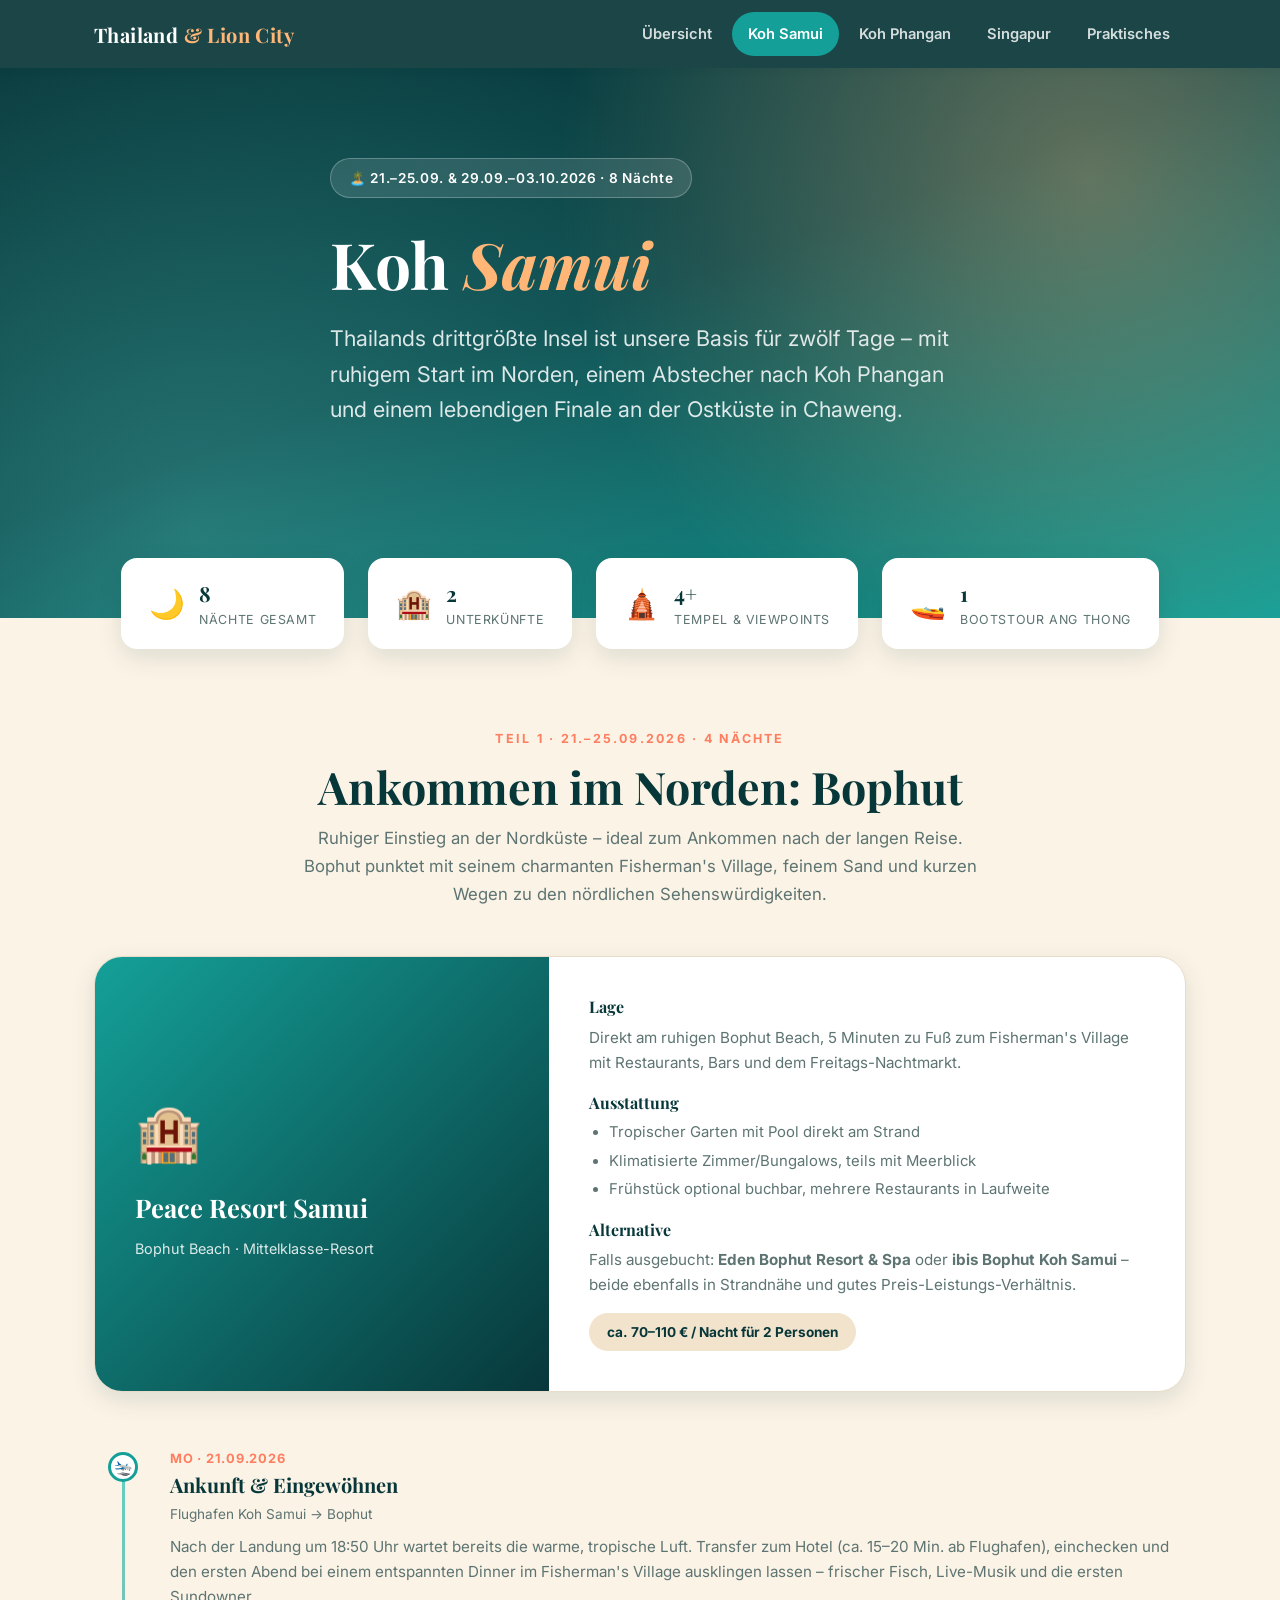
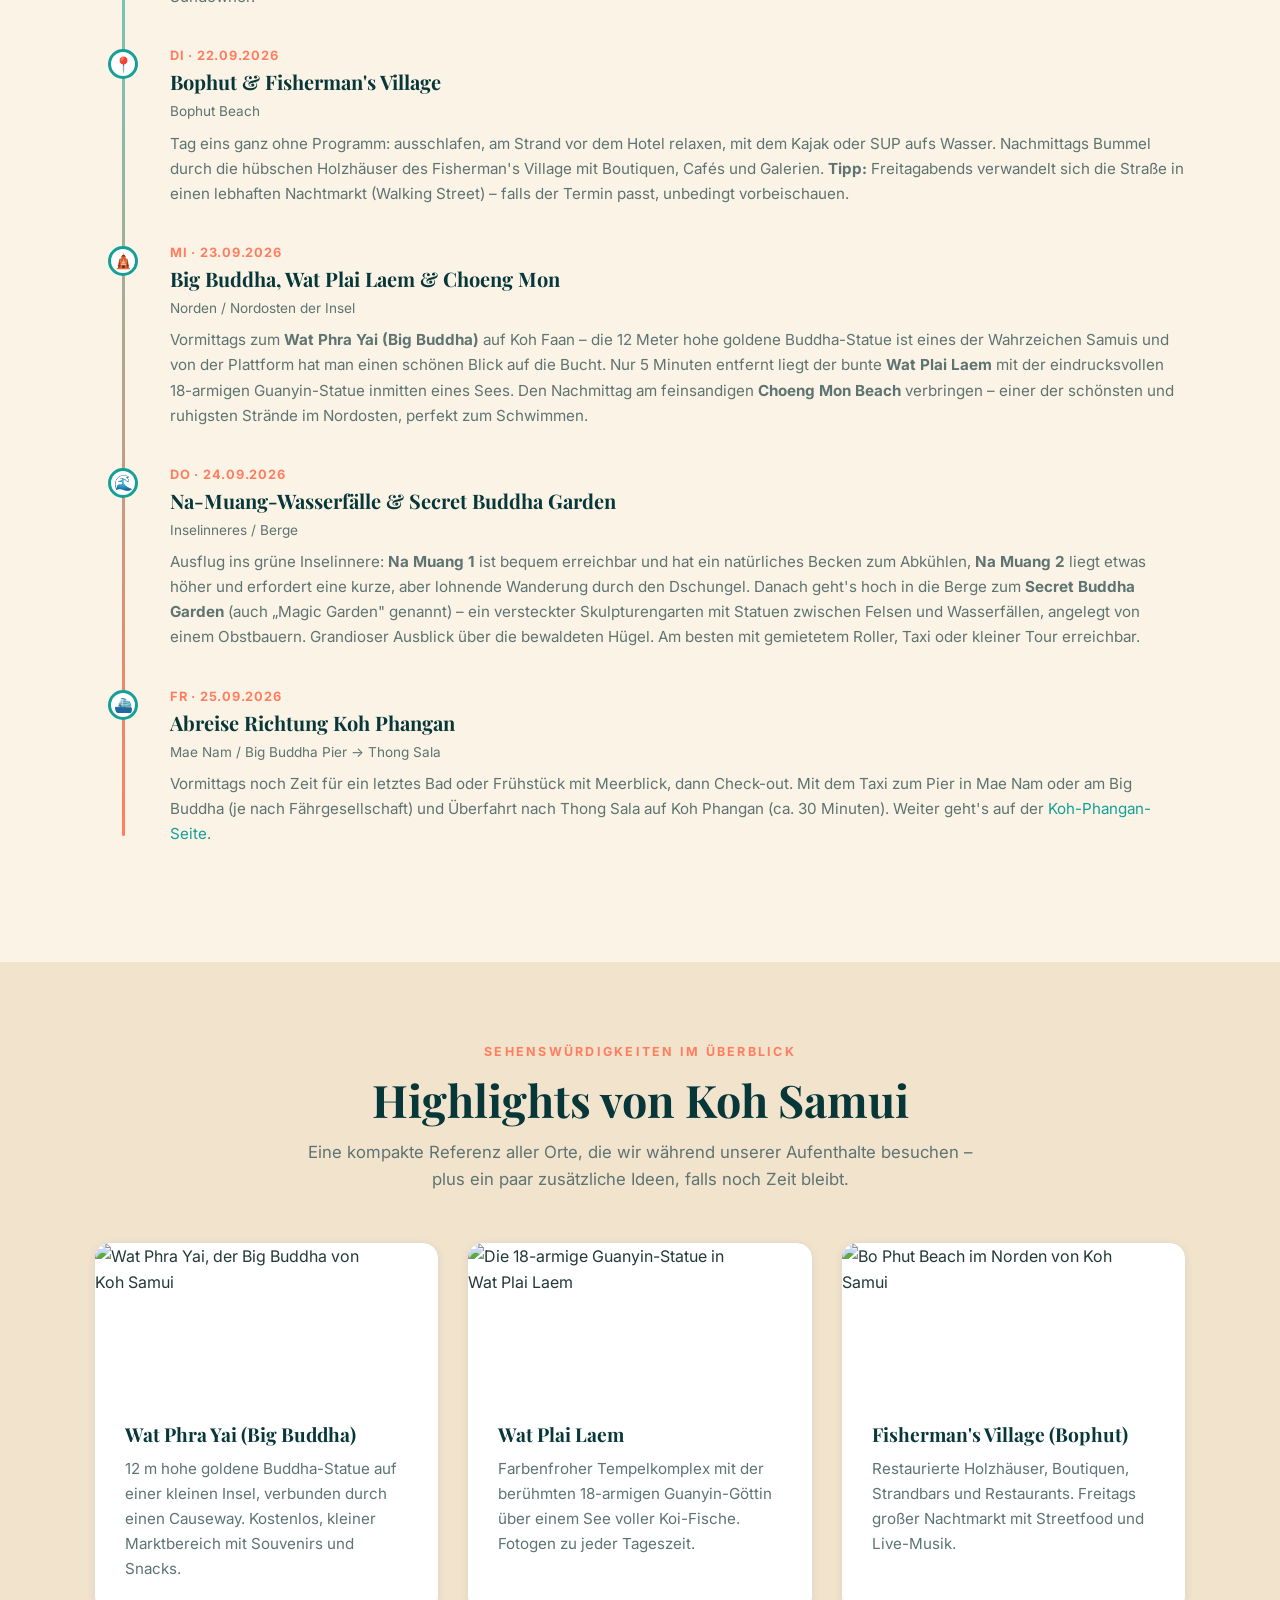
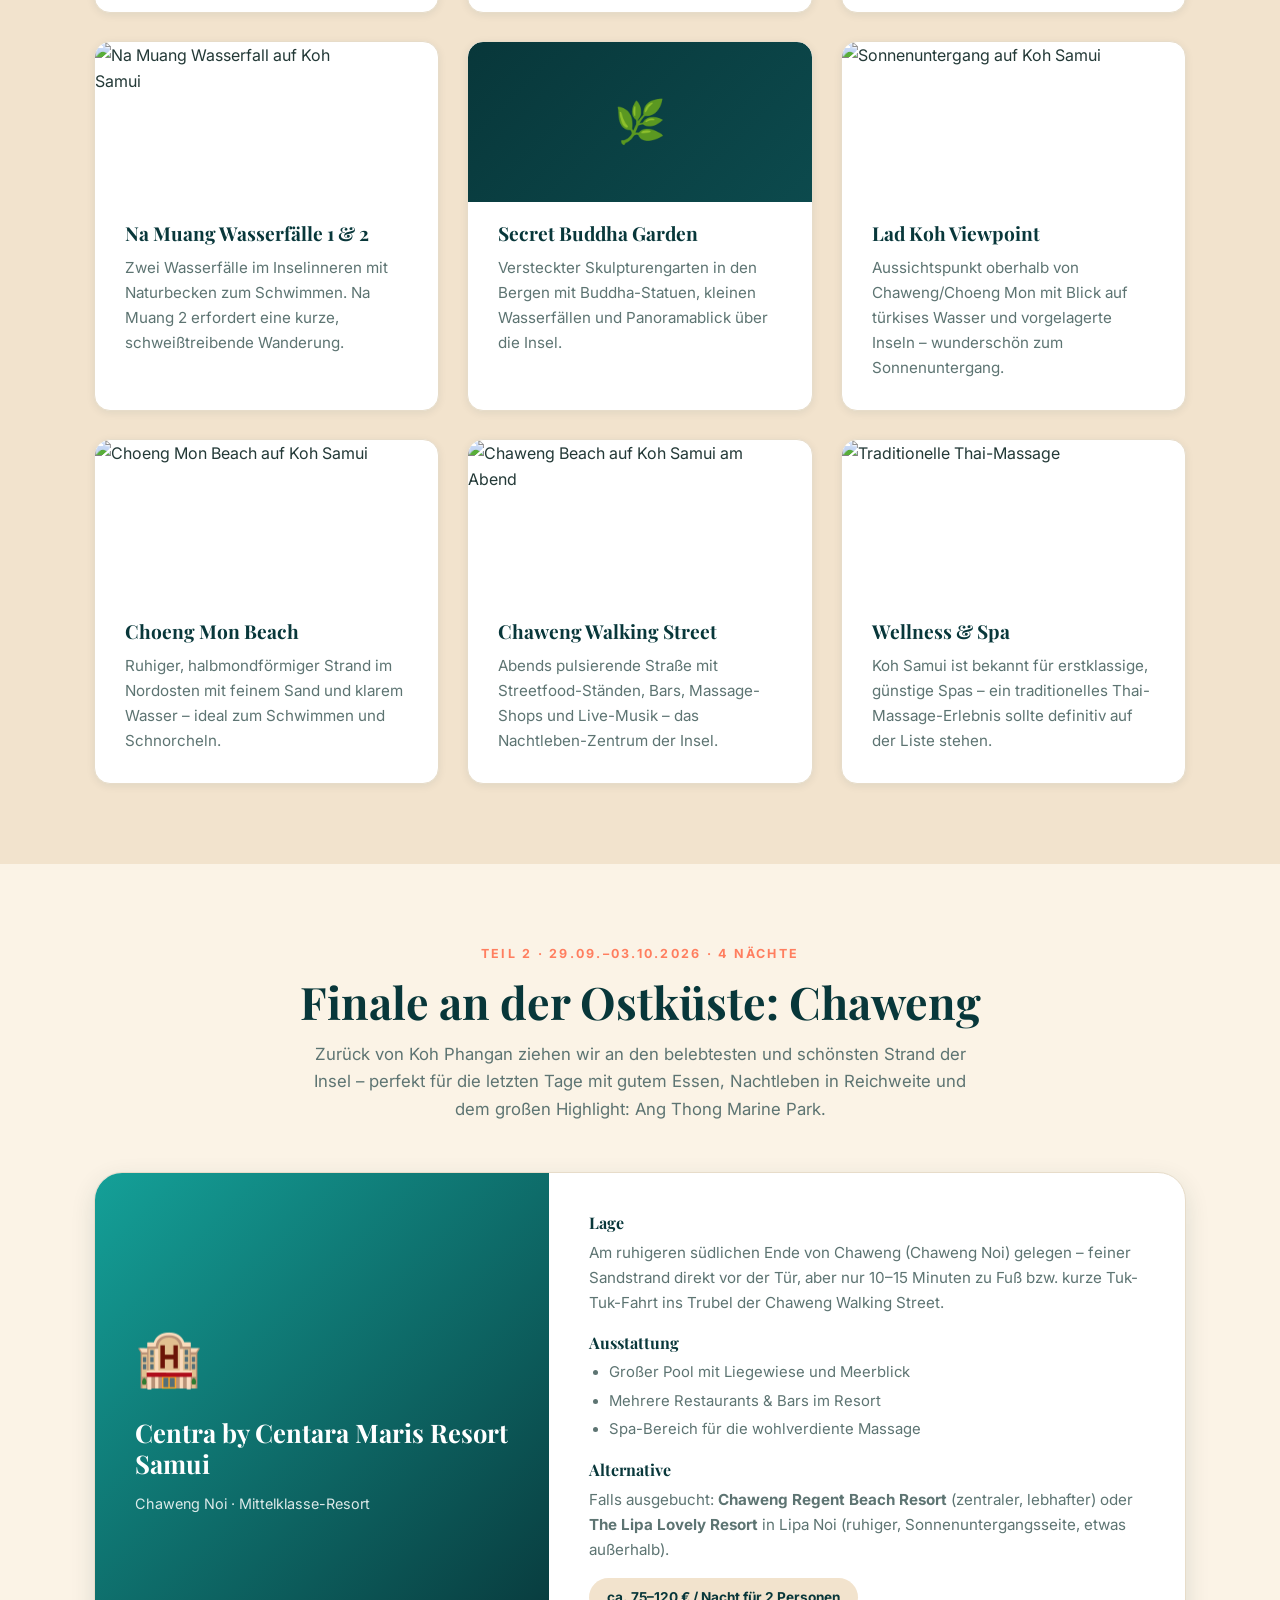
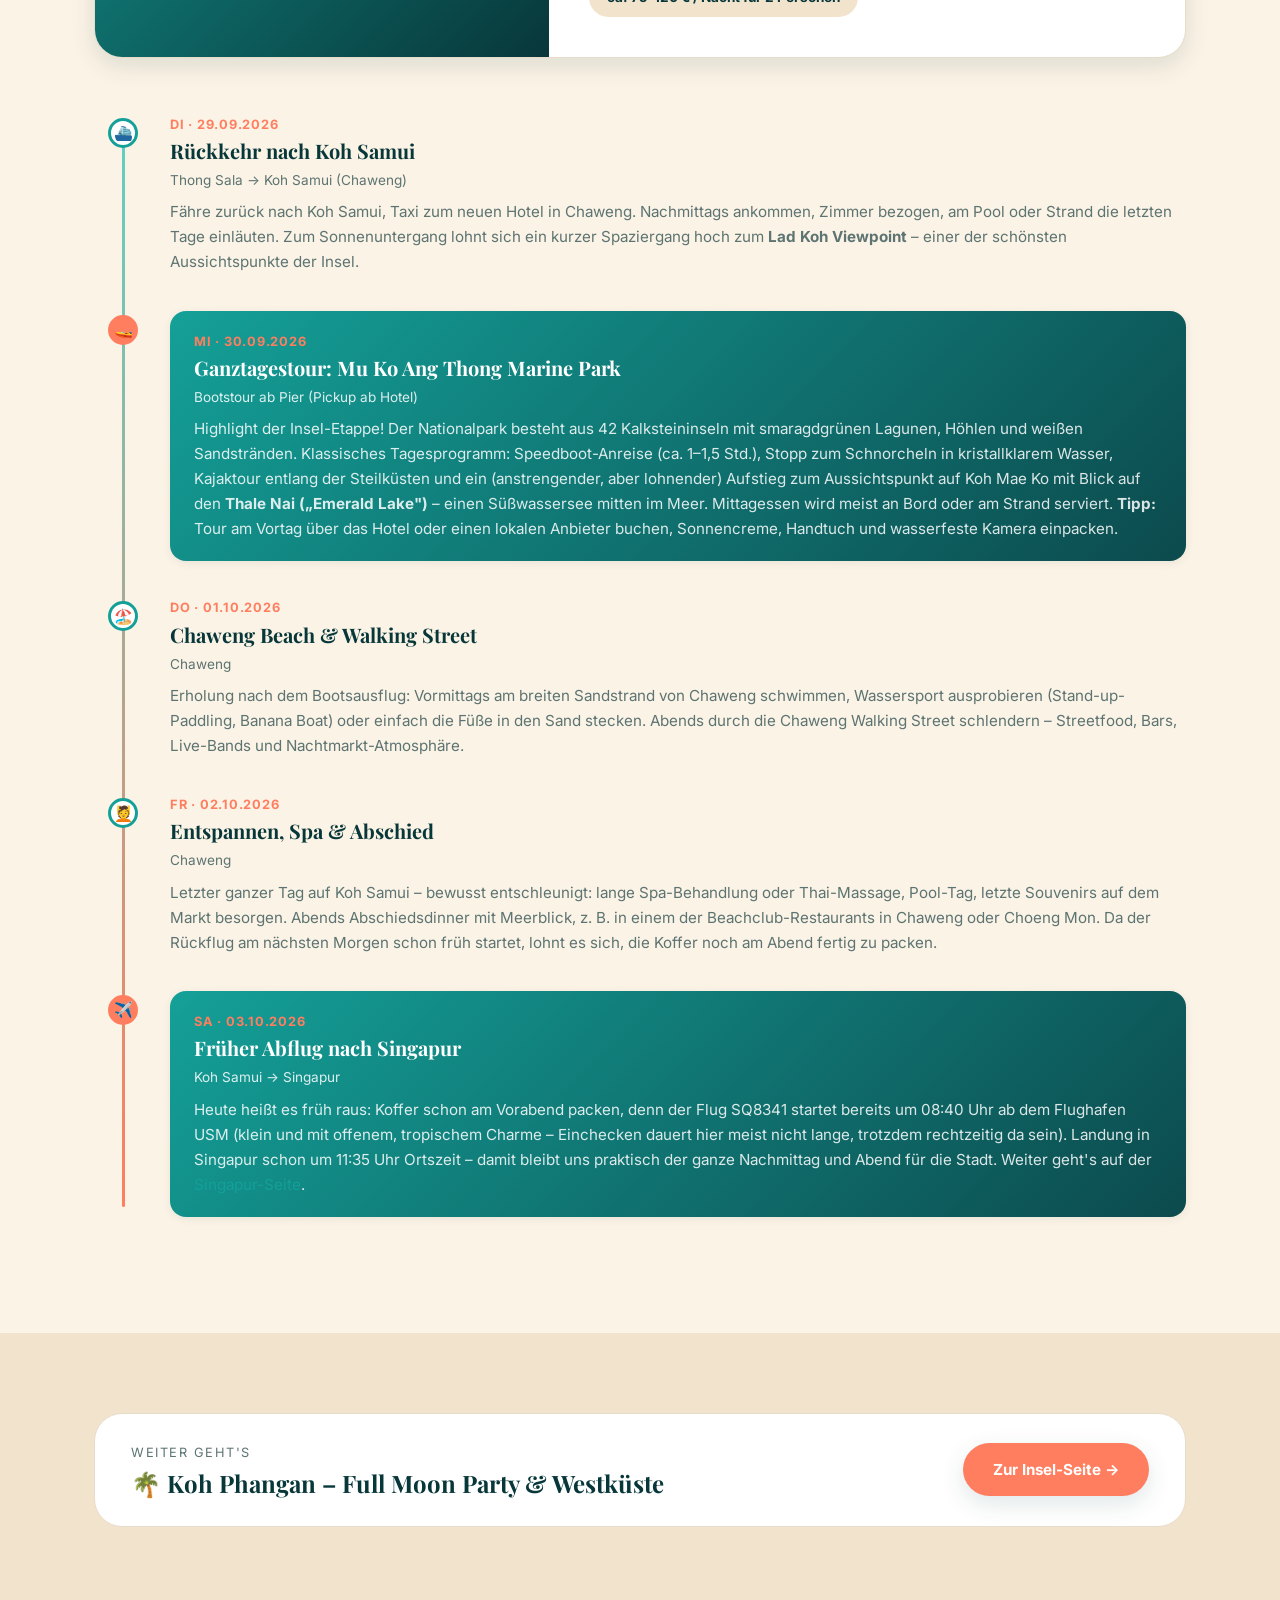
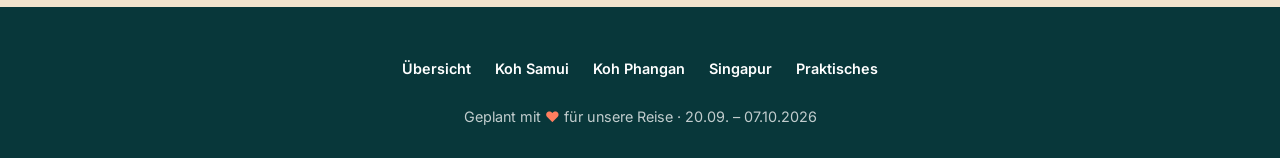
==== samui.html @ 1b163e41 "Initial commit: Thailand & Singapur Reiseplanung 2026 Multi-page travel itinerary site with flight d" ====
<!DOCTYPE html>
<html lang="de">
<head>
<meta charset="UTF-8">
<meta name="viewport" content="width=device-width, initial-scale=1.0">
<title>Koh Samui – Thailand &amp; Singapur 2026</title>
<link rel="preconnect" href="https://fonts.googleapis.com">
<link href="https://fonts.googleapis.com/css2?family=Playfair+Display:wght@700;800&family=Inter:wght@400;500;600;700;800&display=swap" rel="stylesheet">
<link rel="stylesheet" href="css/style.css">
</head>
<body>

<nav class="navbar">
  <div class="container">
    <div class="nav-logo">Thailand <span>&amp; Lion City</span></div>
    <button class="nav-toggle" aria-label="Menü öffnen">
      <span></span><span></span><span></span>
    </button>
    <div class="nav-links">
      <a href="index.html">Übersicht</a>
      <a href="samui.html" class="active">Koh Samui</a>
      <a href="phangan.html">Koh Phangan</a>
      <a href="singapore.html">Singapur</a>
      <a href="info.html">Praktisches</a>
    </div>
  </div>
</nav>

<header class="hero page-hero">
  <div class="container">
    <div class="hero-badge">🏝️ 21.–25.09. &amp; 29.09.–03.10.2026 · 8 Nächte</div>
    <h1>Koh <em>Samui</em></h1>
    <p class="lead">Thailands drittgrößte Insel ist unsere Basis für zwölf Tage – mit ruhigem Start im Norden, einem Abstecher nach Koh Phangan und einem lebendigen Finale an der Ostküste in Chaweng.</p>
  </div>
</header>

<div class="container">
  <div class="facts-bar reveal">
    <div class="fact-pill"><div class="emoji">🌙</div><div><div class="num">8</div><div class="label">Nächte gesamt</div></div></div>
    <div class="fact-pill"><div class="emoji">🏨</div><div><div class="num">2</div><div class="label">Unterkünfte</div></div></div>
    <div class="fact-pill"><div class="emoji">🛕</div><div><div class="num">4+</div><div class="label">Tempel &amp; Viewpoints</div></div></div>
    <div class="fact-pill"><div class="emoji">🚤</div><div><div class="num">1</div><div class="label">Bootstour Ang Thong</div></div></div>
  </div>
</div>

<!-- TEIL 1: BOPHUT -->
<section>
  <div class="container">
    <span class="eyebrow" style="display:block;text-align:center;">Teil 1 · 21.–25.09.2026 · 4 Nächte</span>
    <h2 class="section-title">Ankommen im Norden: Bophut</h2>
    <p class="section-sub">Ruhiger Einstieg an der Nordküste – ideal zum Ankommen nach der langen Reise. Bophut punktet mit seinem charmanten Fisherman's Village, feinem Sand und kurzen Wegen zu den nördlichen Sehenswürdigkeiten.</p>

    <div class="stay-box reveal">
      <div class="stay-visual">
        <div class="big-icon">🏨</div>
        <h3>Peace Resort Samui</h3>
        <div class="sub">Bophut Beach · Mittelklasse-Resort</div>
      </div>
      <div class="stay-content">
        <h4>Lage</h4>
        <p>Direkt am ruhigen Bophut Beach, 5 Minuten zu Fuß zum Fisherman's Village mit Restaurants, Bars und dem Freitags-Nachtmarkt.</p>
        <h4>Ausstattung</h4>
        <ul>
          <li>Tropischer Garten mit Pool direkt am Strand</li>
          <li>Klimatisierte Zimmer/Bungalows, teils mit Meerblick</li>
          <li>Frühstück optional buchbar, mehrere Restaurants in Laufweite</li>
        </ul>
        <h4>Alternative</h4>
        <p>Falls ausgebucht: <strong>Eden Bophut Resort &amp; Spa</strong> oder <strong>ibis Bophut Koh Samui</strong> – beide ebenfalls in Strandnähe und gutes Preis-Leistungs-Verhältnis.</p>
        <span class="price-pill">ca. 70–110 € / Nacht für 2 Personen</span>
      </div>
    </div>

    <div class="timeline" style="margin-top:56px;">

      <div class="timeline-item reveal">
        <div class="dot">🛬</div>
        <div class="when">Mo · 21.09.2026</div>
        <h3>Ankunft &amp; Eingewöhnen</h3>
        <div class="place">Flughafen Koh Samui → Bophut</div>
        <p>Nach der Landung um 18:50 Uhr wartet bereits die warme, tropische Luft. Transfer zum Hotel (ca. 15–20 Min. ab Flughafen), einchecken und den ersten Abend bei einem entspannten Dinner im Fisherman's Village ausklingen lassen – frischer Fisch, Live-Musik und die ersten Sundowner.</p>
      </div>

      <div class="timeline-item reveal">
        <div class="dot">📍</div>
        <div class="when">Di · 22.09.2026</div>
        <h3>Bophut &amp; Fisherman's Village</h3>
        <div class="place">Bophut Beach</div>
        <p>Tag eins ganz ohne Programm: ausschlafen, am Strand vor dem Hotel relaxen, mit dem Kajak oder SUP aufs Wasser. Nachmittags Bummel durch die hübschen Holzhäuser des Fisherman's Village mit Boutiquen, Cafés und Galerien. <strong>Tipp:</strong> Freitagabends verwandelt sich die Straße in einen lebhaften Nachtmarkt (Walking Street) – falls der Termin passt, unbedingt vorbeischauen.</p>
      </div>

      <div class="timeline-item reveal">
        <div class="dot">🛕</div>
        <div class="when">Mi · 23.09.2026</div>
        <h3>Big Buddha, Wat Plai Laem &amp; Choeng Mon</h3>
        <div class="place">Norden / Nordosten der Insel</div>
        <p>Vormittags zum <strong>Wat Phra Yai (Big Buddha)</strong> auf Koh Faan – die 12 Meter hohe goldene Buddha-Statue ist eines der Wahrzeichen Samuis und von der Plattform hat man einen schönen Blick auf die Bucht. Nur 5 Minuten entfernt liegt der bunte <strong>Wat Plai Laem</strong> mit der eindrucksvollen 18-armigen Guanyin-Statue inmitten eines Sees. Den Nachmittag am feinsandigen <strong>Choeng Mon Beach</strong> verbringen – einer der schönsten und ruhigsten Strände im Nordosten, perfekt zum Schwimmen.</p>
      </div>

      <div class="timeline-item reveal">
        <div class="dot">🌊</div>
        <div class="when">Do · 24.09.2026</div>
        <h3>Na-Muang-Wasserfälle &amp; Secret Buddha Garden</h3>
        <div class="place">Inselinneres / Berge</div>
        <p>Ausflug ins grüne Inselinnere: <strong>Na Muang 1</strong> ist bequem erreichbar und hat ein natürliches Becken zum Abkühlen, <strong>Na Muang 2</strong> liegt etwas höher und erfordert eine kurze, aber lohnende Wanderung durch den Dschungel. Danach geht's hoch in die Berge zum <strong>Secret Buddha Garden</strong> (auch „Magic Garden" genannt) – ein versteckter Skulpturengarten mit Statuen zwischen Felsen und Wasserfällen, angelegt von einem Obstbauern. Grandioser Ausblick über die bewaldeten Hügel. Am besten mit gemietetem Roller, Taxi oder kleiner Tour erreichbar.</p>
      </div>

      <div class="timeline-item reveal">
        <div class="dot">⛴️</div>
        <div class="when">Fr · 25.09.2026</div>
        <h3>Abreise Richtung Koh Phangan</h3>
        <div class="place">Mae Nam / Big Buddha Pier → Thong Sala</div>
        <p>Vormittags noch Zeit für ein letztes Bad oder Frühstück mit Meerblick, dann Check-out. Mit dem Taxi zum Pier in Mae Nam oder am Big Buddha (je nach Fährgesellschaft) und Überfahrt nach Thong Sala auf Koh Phangan (ca. 30 Minuten). Weiter geht's auf der <a href="phangan.html">Koh-Phangan-Seite</a>.</p>
      </div>

    </div>
  </div>
</section>

<!-- ATTRACTIONS GRID -->
<section class="section-alt">
  <div class="container">
    <span class="eyebrow" style="display:block;text-align:center;">Sehenswürdigkeiten im Überblick</span>
    <h2 class="section-title">Highlights von Koh Samui</h2>
    <p class="section-sub">Eine kompakte Referenz aller Orte, die wir während unserer Aufenthalte besuchen – plus ein paar zusätzliche Ideen, falls noch Zeit bleibt.</p>

    <div class="grid grid-3">
      <div class="card reveal">
        <img class="card-image-photo" src="https://upload.wikimedia.org/wikipedia/commons/thumb/a/a7/Budda_kuju.jpg/500px-Budda_kuju.jpg" alt="Wat Phra Yai, der Big Buddha von Koh Samui" loading="lazy">
        <h3>Wat Phra Yai (Big Buddha)</h3>
        <p>12 m hohe goldene Buddha-Statue auf einer kleinen Insel, verbunden durch einen Causeway. Kostenlos, kleiner Marktbereich mit Souvenirs und Snacks.</p>
      </div>
      <div class="card reveal">
        <img class="card-image-photo" src="https://upload.wikimedia.org/wikipedia/commons/thumb/9/97/12_Armige_Statue.JPG/500px-12_Armige_Statue.JPG" alt="Die 18-armige Guanyin-Statue in Wat Plai Laem" loading="lazy">
        <h3>Wat Plai Laem</h3>
        <p>Farbenfroher Tempelkomplex mit der berühmten 18-armigen Guanyin-Göttin über einem See voller Koi-Fische. Fotogen zu jeder Tageszeit.</p>
      </div>
      <div class="card reveal">
        <img class="card-image-photo" src="https://commons.wikimedia.org/wiki/Special:FilePath/Bo%20Phut%20Beach%20on%20the%20north%20end%20of%20Koh%20Samui.jpg?width=480" alt="Bo Phut Beach im Norden von Koh Samui" loading="lazy">
        <h3>Fisherman's Village (Bophut)</h3>
        <p>Restaurierte Holzhäuser, Boutiquen, Strandbars und Restaurants. Freitags großer Nachtmarkt mit Streetfood und Live-Musik.</p>
      </div>
      <div class="card reveal">
        <img class="card-image-photo" src="https://commons.wikimedia.org/wiki/Special:FilePath/Namuang%20waterfall%202.jpg?width=480" alt="Na Muang Wasserfall auf Koh Samui" loading="lazy">
        <h3>Na Muang Wasserfälle 1 &amp; 2</h3>
        <p>Zwei Wasserfälle im Inselinneren mit Naturbecken zum Schwimmen. Na Muang 2 erfordert eine kurze, schweißtreibende Wanderung.</p>
      </div>
      <div class="card reveal">
        <div class="card-image img-deep">🌿</div>
        <h3>Secret Buddha Garden</h3>
        <p>Versteckter Skulpturengarten in den Bergen mit Buddha-Statuen, kleinen Wasserfällen und Panoramablick über die Insel.</p>
      </div>
      <div class="card reveal">
        <img class="card-image-photo" src="https://commons.wikimedia.org/wiki/Special:FilePath/Koh%20Samui%20Sunset%20(2158547784).jpg?width=480" alt="Sonnenuntergang auf Koh Samui" loading="lazy">
        <h3>Lad Koh Viewpoint</h3>
        <p>Aussichtspunkt oberhalb von Chaweng/Choeng Mon mit Blick auf türkises Wasser und vorgelagerte Inseln – wunderschön zum Sonnenuntergang.</p>
      </div>
      <div class="card reveal">
        <img class="card-image-photo" src="https://commons.wikimedia.org/wiki/Special:FilePath/Choeng%20Mon%20Beach%2C%20Koh%20Samui%20(28034183446).jpg?width=480" alt="Choeng Mon Beach auf Koh Samui" loading="lazy">
        <h3>Choeng Mon Beach</h3>
        <p>Ruhiger, halbmondförmiger Strand im Nordosten mit feinem Sand und klarem Wasser – ideal zum Schwimmen und Schnorcheln.</p>
      </div>
      <div class="card reveal">
        <img class="card-image-photo" src="https://commons.wikimedia.org/wiki/Special:FilePath/Chaweng%20Beach%2C%20Koh%20Samui%20(27953535942).jpg?width=480" alt="Chaweng Beach auf Koh Samui am Abend" loading="lazy">
        <h3>Chaweng Walking Street</h3>
        <p>Abends pulsierende Straße mit Streetfood-Ständen, Bars, Massage-Shops und Live-Musik – das Nachtleben-Zentrum der Insel.</p>
      </div>
      <div class="card reveal">
        <img class="card-image-photo" src="https://upload.wikimedia.org/wikipedia/commons/thumb/0/0c/Thaimassage.jpg/500px-Thaimassage.jpg" alt="Traditionelle Thai-Massage" loading="lazy">
        <h3>Wellness &amp; Spa</h3>
        <p>Koh Samui ist bekannt für erstklassige, günstige Spas – ein traditionelles Thai-Massage-Erlebnis sollte definitiv auf der Liste stehen.</p>
      </div>
    </div>
  </div>
</section>

<!-- TEIL 2: CHAWENG -->
<section>
  <div class="container">
    <span class="eyebrow" style="display:block;text-align:center;">Teil 2 · 29.09.–03.10.2026 · 4 Nächte</span>
    <h2 class="section-title">Finale an der Ostküste: Chaweng</h2>
    <p class="section-sub">Zurück von Koh Phangan ziehen wir an den belebtesten und schönsten Strand der Insel – perfekt für die letzten Tage mit gutem Essen, Nachtleben in Reichweite und dem großen Highlight: Ang Thong Marine Park.</p>

    <div class="stay-box reveal">
      <div class="stay-visual">
        <div class="big-icon">🏨</div>
        <h3>Centra by Centara Maris Resort Samui</h3>
        <div class="sub">Chaweng Noi · Mittelklasse-Resort</div>
      </div>
      <div class="stay-content">
        <h4>Lage</h4>
        <p>Am ruhigeren südlichen Ende von Chaweng (Chaweng Noi) gelegen – feiner Sandstrand direkt vor der Tür, aber nur 10–15 Minuten zu Fuß bzw. kurze Tuk-Tuk-Fahrt ins Trubel der Chaweng Walking Street.</p>
        <h4>Ausstattung</h4>
        <ul>
          <li>Großer Pool mit Liegewiese und Meerblick</li>
          <li>Mehrere Restaurants &amp; Bars im Resort</li>
          <li>Spa-Bereich für die wohlverdiente Massage</li>
        </ul>
        <h4>Alternative</h4>
        <p>Falls ausgebucht: <strong>Chaweng Regent Beach Resort</strong> (zentraler, lebhafter) oder <strong>The Lipa Lovely Resort</strong> in Lipa Noi (ruhiger, Sonnenuntergangsseite, etwas außerhalb).</p>
        <span class="price-pill">ca. 75–120 € / Nacht für 2 Personen</span>
      </div>
    </div>

    <div class="timeline" style="margin-top:56px;">

      <div class="timeline-item reveal">
        <div class="dot">⛴️</div>
        <div class="when">Di · 29.09.2026</div>
        <h3>Rückkehr nach Koh Samui</h3>
        <div class="place">Thong Sala → Koh Samui (Chaweng)</div>
        <p>Fähre zurück nach Koh Samui, Taxi zum neuen Hotel in Chaweng. Nachmittags ankommen, Zimmer bezogen, am Pool oder Strand die letzten Tage einläuten. Zum Sonnenuntergang lohnt sich ein kurzer Spaziergang hoch zum <strong>Lad Koh Viewpoint</strong> – einer der schönsten Aussichtspunkte der Insel.</p>
      </div>

      <div class="timeline-item day-header reveal">
        <div class="dot">🚤</div>
        <div class="body">
          <div class="when">Mi · 30.09.2026</div>
          <h3>Ganztagestour: Mu Ko Ang Thong Marine Park</h3>
          <div class="place">Bootstour ab Pier (Pickup ab Hotel)</div>
          <p>Highlight der Insel-Etappe! Der Nationalpark besteht aus 42 Kalksteininseln mit smaragdgrünen Lagunen, Höhlen und weißen Sandstränden. Klassisches Tagesprogramm: Speedboot-Anreise (ca. 1–1,5 Std.), Stopp zum Schnorcheln in kristallklarem Wasser, Kajaktour entlang der Steilküsten und ein (anstrengender, aber lohnender) Aufstieg zum Aussichtspunkt auf Koh Mae Ko mit Blick auf den <strong>Thale Nai („Emerald Lake")</strong> – einen Süßwassersee mitten im Meer. Mittagessen wird meist an Bord oder am Strand serviert. <strong>Tipp:</strong> Tour am Vortag über das Hotel oder einen lokalen Anbieter buchen, Sonnencreme, Handtuch und wasserfeste Kamera einpacken.</p>
        </div>
      </div>

      <div class="timeline-item reveal">
        <div class="dot">🏖️</div>
        <div class="when">Do · 01.10.2026</div>
        <h3>Chaweng Beach &amp; Walking Street</h3>
        <div class="place">Chaweng</div>
        <p>Erholung nach dem Bootsausflug: Vormittags am breiten Sandstrand von Chaweng schwimmen, Wassersport ausprobieren (Stand-up-Paddling, Banana Boat) oder einfach die Füße in den Sand stecken. Abends durch die Chaweng Walking Street schlendern – Streetfood, Bars, Live-Bands und Nachtmarkt-Atmosphäre.</p>
      </div>

      <div class="timeline-item reveal">
        <div class="dot">💆</div>
        <div class="when">Fr · 02.10.2026</div>
        <h3>Entspannen, Spa &amp; Abschied</h3>
        <div class="place">Chaweng</div>
        <p>Letzter ganzer Tag auf Koh Samui – bewusst entschleunigt: lange Spa-Behandlung oder Thai-Massage, Pool-Tag, letzte Souvenirs auf dem Markt besorgen. Abends Abschiedsdinner mit Meerblick, z. B. in einem der Beachclub-Restaurants in Chaweng oder Choeng Mon. Da der Rückflug am nächsten Morgen schon früh startet, lohnt es sich, die Koffer noch am Abend fertig zu packen.</p>
      </div>

      <div class="timeline-item day-header reveal">
        <div class="dot">✈️</div>
        <div class="body">
          <div class="when">Sa · 03.10.2026</div>
          <h3>Früher Abflug nach Singapur</h3>
          <div class="place">Koh Samui → Singapur</div>
          <p>Heute heißt es früh raus: Koffer schon am Vorabend packen, denn der Flug SQ8341 startet bereits um 08:40 Uhr ab dem Flughafen USM (klein und mit offenem, tropischem Charme – Einchecken dauert hier meist nicht lange, trotzdem rechtzeitig da sein). Landung in Singapur schon um 11:35 Uhr Ortszeit – damit bleibt uns praktisch der ganze Nachmittag und Abend für die Stadt. Weiter geht's auf der <a href="singapore.html">Singapur-Seite</a>.</p>
        </div>
      </div>

    </div>
  </div>
</section>

<!-- NEXT UP -->
<section class="section-alt">
  <div class="container">
    <div class="next-up reveal">
      <div>
        <div class="label">Weiter geht's</div>
        <h3>🌴 Koh Phangan – Full Moon Party &amp; Westküste</h3>
      </div>
      <a href="phangan.html" class="btn btn-primary">Zur Insel-Seite →</a>
    </div>
  </div>
</section>

<footer>
  <div class="container">
    <div class="footer-links">
      <a href="index.html">Übersicht</a>
      <a href="samui.html">Koh Samui</a>
      <a href="phangan.html">Koh Phangan</a>
      <a href="singapore.html">Singapur</a>
      <a href="info.html">Praktisches</a>
    </div>
    <p>Geplant mit <span class="heart">♥</span> für unsere Reise · 20.09. – 07.10.2026</p>
  </div>
</footer>

<script src="js/script.js"></script>
</body>
</html>
---- css/style.css ----
/* =========================================================
   Thailand & Singapur 2026 – Reiseplanung
   Design System
   ========================================================= */

:root {
  /* Farben */
  --color-deep:       #08373a;
  --color-deep-2:     #0c4a4d;
  --color-primary:    #14a098;
  --color-primary-2:  #5fd0c4;
  --color-coral:      #ff7e5f;
  --color-sunset:     #ffb677;
  --color-gold:       #f0b94d;
  --color-sand:       #fbf3e6;
  --color-sand-2:     #f2e3cd;
  --color-card:       #ffffff;
  --color-text:       #233937;
  --color-text-light: #5d7472;
  --color-border:     #e7dcc9;

  /* Schatten */
  --shadow-sm: 0 2px 8px rgba(8, 55, 58, 0.08);
  --shadow-md: 0 8px 24px rgba(8, 55, 58, 0.12);
  --shadow-lg: 0 16px 40px rgba(8, 55, 58, 0.18);

  /* Radius */
  --radius-sm: 10px;
  --radius-md: 16px;
  --radius-lg: 28px;

  /* Typografie */
  --font-head: 'Playfair Display', Georgia, serif;
  --font-body: 'Inter', -apple-system, BlinkMacSystemFont, 'Segoe UI', sans-serif;
}

* {
  margin: 0;
  padding: 0;
  box-sizing: border-box;
}

html {
  scroll-behavior: smooth;
}

body {
  font-family: var(--font-body);
  color: var(--color-text);
  background: var(--color-sand);
  line-height: 1.65;
  -webkit-font-smoothing: antialiased;
}

img { max-width: 100%; display: block; }

a { color: var(--color-primary); text-decoration: none; }

.container {
  max-width: 1140px;
  margin: 0 auto;
  padding: 0 24px;
}

section {
  padding: 80px 0;
}

h1, h2, h3, h4 {
  font-family: var(--font-head);
  font-weight: 700;
  line-height: 1.2;
  color: var(--color-deep);
}

h2.section-title {
  font-size: clamp(2rem, 4vw, 2.8rem);
  text-align: center;
  margin-bottom: 12px;
}

p.section-sub {
  text-align: center;
  max-width: 680px;
  margin: 0 auto 48px;
  color: var(--color-text-light);
  font-size: 1.05rem;
}

.eyebrow {
  display: inline-block;
  font-size: 0.78rem;
  letter-spacing: 0.18em;
  text-transform: uppercase;
  color: var(--color-coral);
  font-weight: 700;
  margin-bottom: 10px;
}

/* =========================================================
   Navigation
   ========================================================= */
.navbar {
  position: sticky;
  top: 0;
  z-index: 100;
  background: rgba(8, 55, 58, 0.92);
  backdrop-filter: blur(10px);
  box-shadow: var(--shadow-sm);
}

.navbar .container {
  display: flex;
  align-items: center;
  justify-content: space-between;
  height: 68px;
}

.nav-logo {
  font-family: var(--font-head);
  font-size: 1.25rem;
  font-weight: 700;
  color: #fff;
  letter-spacing: 0.02em;
  white-space: nowrap;
}

.nav-logo span { color: var(--color-sunset); }

.nav-links {
  display: flex;
  gap: 4px;
  align-items: center;
}

.nav-links a {
  color: rgba(255,255,255,0.82);
  font-weight: 600;
  font-size: 0.92rem;
  padding: 10px 16px;
  border-radius: 999px;
  transition: all 0.2s ease;
  white-space: nowrap;
}

.nav-links a:hover,
.nav-links a.active {
  color: #fff;
  background: var(--color-primary);
}

.nav-toggle {
  display: none;
  flex-direction: column;
  gap: 5px;
  background: none;
  border: none;
  cursor: pointer;
  padding: 8px;
}

.nav-toggle span {
  width: 24px;
  height: 2px;
  background: #fff;
  border-radius: 2px;
  transition: all 0.2s ease;
}

/* =========================================================
   Hero
   ========================================================= */
.hero {
  position: relative;
  min-height: 92vh;
  display: flex;
  align-items: center;
  padding-bottom: 170px;
  color: #fff;
  overflow: hidden;
  background: linear-gradient(160deg, var(--color-deep) 0%, var(--color-deep-2) 45%, var(--color-primary) 100%);
}

.hero::before {
  content: "";
  position: absolute;
  inset: 0;
  background-image:
    radial-gradient(circle at 85% 20%, rgba(255, 182, 119, 0.35), transparent 45%),
    radial-gradient(circle at 15% 85%, rgba(95, 208, 196, 0.3), transparent 50%);
  pointer-events: none;
}

.hero .container {
  position: relative;
  z-index: 2;
  padding-top: 90px;
  padding-bottom: 60px;
}

.hero-badge {
  display: inline-flex;
  align-items: center;
  gap: 8px;
  background: rgba(255,255,255,0.12);
  border: 1px solid rgba(255,255,255,0.25);
  padding: 8px 18px;
  border-radius: 999px;
  font-size: 0.85rem;
  font-weight: 600;
  letter-spacing: 0.05em;
  margin-bottom: 28px;
}

.hero h1 {
  font-size: clamp(2.6rem, 7vw, 5.2rem);
  color: #fff;
  margin-bottom: 18px;
  max-width: 900px;
}

.hero h1 em {
  font-style: italic;
  color: var(--color-sunset);
}

.hero p.lead {
  font-size: clamp(1.05rem, 2vw, 1.35rem);
  color: rgba(255,255,255,0.85);
  max-width: 620px;
  margin-bottom: 40px;
}

.hero-stats {
  display: flex;
  flex-wrap: wrap;
  gap: 32px;
  margin-top: 16px;
}

.hero-stat .num {
  font-family: var(--font-head);
  font-size: 2.4rem;
  font-weight: 700;
  color: var(--color-sunset);
}

.hero-stat .label {
  font-size: 0.85rem;
  color: rgba(255,255,255,0.75);
  text-transform: uppercase;
  letter-spacing: 0.08em;
}

.page-hero {
  min-height: 56vh;
  padding-bottom: 90px;
}

.page-hero h1 { font-size: clamp(2.4rem, 6vw, 4rem); }

.scroll-cue {
  position: absolute;
  bottom: 28px;
  left: 50%;
  transform: translateX(-50%);
  color: rgba(255,255,255,0.6);
  font-size: 0.8rem;
  letter-spacing: 0.2em;
  text-transform: uppercase;
  display: flex;
  flex-direction: column;
  align-items: center;
  gap: 10px;
  animation: bounce 2.4s infinite;
}

.scroll-cue::after {
  content: "";
  width: 1px;
  height: 36px;
  background: rgba(255,255,255,0.4);
}

@keyframes bounce {
  0%, 100% { transform: translate(-50%, 0); }
  50% { transform: translate(-50%, 8px); }
}

/* =========================================================
   Buttons
   ========================================================= */
.btn {
  display: inline-flex;
  align-items: center;
  gap: 8px;
  padding: 14px 30px;
  border-radius: 999px;
  font-weight: 700;
  font-size: 0.95rem;
  border: none;
  cursor: pointer;
  transition: all 0.25s ease;
}

.btn-primary {
  background: var(--color-coral);
  color: #fff;
  box-shadow: var(--shadow-md);
}

.btn-primary:hover { transform: translateY(-2px); box-shadow: var(--shadow-lg); }

.btn-ghost {
  background: rgba(255,255,255,0.1);
  border: 1px solid rgba(255,255,255,0.4);
  color: #fff;
}

.btn-ghost:hover { background: rgba(255,255,255,0.2); }

.hero-actions { display: flex; gap: 16px; flex-wrap: wrap; }

/* =========================================================
   Route strip
   ========================================================= */
.route-strip {
  background: var(--color-card);
  border-radius: var(--radius-lg);
  box-shadow: var(--shadow-md);
  padding: 36px 30px;
  margin-top: -130px;
  position: relative;
  z-index: 5;
}

.route-track {
  display: flex;
  align-items: center;
  justify-content: space-between;
  gap: 6px;
  flex-wrap: wrap;
}

.route-stop {
  text-align: center;
  flex: 1;
  min-width: 90px;
}

.route-stop .icon {
  width: 56px;
  height: 56px;
  border-radius: 50%;
  background: var(--color-sand-2);
  display: flex;
  align-items: center;
  justify-content: center;
  font-size: 1.6rem;
  margin: 0 auto 10px;
  border: 2px solid var(--color-primary-2);
}

.route-stop .name { font-weight: 700; font-size: 0.95rem; color: var(--color-deep); }
.route-stop .date { font-size: 0.78rem; color: var(--color-text-light); }

.route-arrow {
  flex: 0 0 auto;
  font-size: 1.4rem;
  color: var(--color-primary-2);
  margin-bottom: 30px;
}

/* =========================================================
   Cards / Grids
   ========================================================= */
.grid {
  display: grid;
  gap: 28px;
}

.grid-2 { grid-template-columns: repeat(2, 1fr); }
.grid-3 { grid-template-columns: repeat(3, 1fr); }
.grid-4 { grid-template-columns: repeat(4, 1fr); }

.card {
  background: var(--color-card);
  border-radius: var(--radius-md);
  box-shadow: var(--shadow-sm);
  padding: 30px;
  transition: transform 0.25s ease, box-shadow 0.25s ease;
  border: 1px solid var(--color-border);
}

.card:hover { transform: translateY(-4px); box-shadow: var(--shadow-md); }

.card { overflow: hidden; }

.card-image {
  height: 160px;
  margin: -30px -30px 20px -30px;
  border-radius: 15px 15px 0 0;
  display: flex;
  align-items: center;
  justify-content: center;
  font-size: 2.6rem;
}

.card-image.img-teal  { background: linear-gradient(135deg, var(--color-primary), var(--color-primary-2)); }
.card-image.img-coral { background: linear-gradient(135deg, var(--color-coral), var(--color-sunset)); }
.card-image.img-gold  { background: linear-gradient(135deg, var(--color-gold), var(--color-sunset)); }
.card-image.img-deep  { background: linear-gradient(135deg, var(--color-deep), var(--color-deep-2)); }
.card-image.img-sand  { background: linear-gradient(135deg, var(--color-sand-2), var(--color-gold)); }

.card-image-photo {
  display: block;
  width: calc(100% + 60px);
  height: 160px;
  margin: -30px -30px 20px -30px;
  border-radius: 15px 15px 0 0;
  object-fit: cover;
}

.card .icon-badge {
  width: 52px;
  height: 52px;
  border-radius: 14px;
  background: linear-gradient(135deg, var(--color-primary), var(--color-primary-2));
  display: flex;
  align-items: center;
  justify-content: center;
  font-size: 1.5rem;
  margin-bottom: 18px;
}

.card h3 { font-size: 1.2rem; margin-bottom: 10px; }
.card p { color: var(--color-text-light); font-size: 0.95rem; }
.card ul { margin-top: 12px; padding-left: 20px; color: var(--color-text-light); font-size: 0.92rem; }
.card ul li { margin-bottom: 6px; }

/* Flight cards */
.flight-card {
  background: var(--color-card);
  border-radius: var(--radius-md);
  box-shadow: var(--shadow-sm);
  border: 1px solid var(--color-border);
  overflow: hidden;
}

.flight-card .flight-head {
  background: linear-gradient(135deg, var(--color-deep), var(--color-deep-2));
  color: #fff;
  padding: 18px 26px;
  display: flex;
  justify-content: space-between;
  align-items: center;
  flex-wrap: wrap;
  gap: 8px;
}

.flight-head .flight-num { font-family: var(--font-head); font-size: 1.3rem; font-weight: 700; }
.flight-head .flight-date { font-size: 0.85rem; opacity: 0.85; }

.flight-body { padding: 24px 26px; }

.flight-route {
  display: flex;
  align-items: center;
  justify-content: space-between;
  gap: 16px;
  margin-bottom: 18px;
}

.flight-point .time { font-size: 1.7rem; font-weight: 800; color: var(--color-deep); font-family: var(--font-head); }
.flight-point .city { font-size: 0.85rem; color: var(--color-text-light); }
.flight-point .airport { font-size: 0.78rem; color: var(--color-text-light); }

.flight-mid {
  flex: 1;
  text-align: center;
  position: relative;
}

.flight-mid .line {
  height: 2px;
  background: var(--color-border);
  position: relative;
  margin: 8px 0;
}

.flight-mid .line::after {
  content: "✈";
  position: absolute;
  left: 50%;
  top: -11px;
  transform: translateX(-50%);
  color: var(--color-primary);
  font-size: 1rem;
  background: var(--color-card);
  padding: 0 4px;
}

.flight-mid .duration { font-size: 0.78rem; color: var(--color-text-light); }

.flight-meta {
  display: flex;
  gap: 18px;
  flex-wrap: wrap;
  border-top: 1px dashed var(--color-border);
  padding-top: 14px;
  font-size: 0.85rem;
  color: var(--color-text-light);
}

.flight-meta strong { color: var(--color-text); }

.tag {
  display: inline-block;
  background: var(--color-sand-2);
  color: var(--color-deep);
  font-size: 0.75rem;
  font-weight: 700;
  padding: 4px 12px;
  border-radius: 999px;
  letter-spacing: 0.04em;
}

.tag.warn { background: #fdecea; color: #c0392b; }
.tag.ok { background: #e7f7ef; color: #1a8f5e; }

/* =========================================================
   Timeline
   ========================================================= */
.timeline {
  position: relative;
  padding-left: 0;
}

.timeline::before {
  content: "";
  position: absolute;
  left: 28px;
  top: 10px;
  bottom: 10px;
  width: 3px;
  background: linear-gradient(to bottom, var(--color-primary-2), var(--color-coral));
  border-radius: 4px;
}

.timeline-item {
  position: relative;
  padding-left: 76px;
  margin-bottom: 36px;
}

.timeline-item .dot {
  position: absolute;
  left: 14px;
  top: 4px;
  width: 30px;
  height: 30px;
  border-radius: 50%;
  background: var(--color-card);
  border: 3px solid var(--color-primary);
  display: flex;
  align-items: center;
  justify-content: center;
  font-size: 0.95rem;
  z-index: 2;
}

.timeline-item .when {
  font-size: 0.8rem;
  font-weight: 700;
  letter-spacing: 0.06em;
  text-transform: uppercase;
  color: var(--color-coral);
  margin-bottom: 4px;
}

.timeline-item h3 {
  font-size: 1.25rem;
  margin-bottom: 6px;
}

.timeline-item .place {
  font-size: 0.85rem;
  color: var(--color-text-light);
  margin-bottom: 8px;
}

.timeline-item p { color: var(--color-text-light); font-size: 0.95rem; }

.timeline-item .body {
  background: var(--color-card);
  border: 1px solid var(--color-border);
  border-radius: var(--radius-md);
  padding: 20px 24px;
  box-shadow: var(--shadow-sm);
}

.timeline-item.day-header .body {
  background: linear-gradient(135deg, var(--color-primary), var(--color-deep-2));
  color: #fff;
  border: none;
}

.timeline-item.day-header h3 { color: #fff; }
.timeline-item.day-header .place,
.timeline-item.day-header p { color: rgba(255,255,255,0.85); }
.timeline-item.day-header .dot { background: var(--color-coral); border-color: var(--color-coral); color: #fff; }

/* =========================================================
   Section variants
   ========================================================= */
.section-alt { background: var(--color-sand-2); }
.section-deep {
  background: linear-gradient(160deg, var(--color-deep), var(--color-deep-2));
  color: #fff;
}
.section-deep h2, .section-deep h3 { color: #fff; }
.section-deep p { color: rgba(255,255,255,0.78); }

/* Accommodation box */
.stay-box {
  display: grid;
  grid-template-columns: 1fr 1.4fr;
  gap: 0;
  background: var(--color-card);
  border-radius: var(--radius-lg);
  overflow: hidden;
  box-shadow: var(--shadow-md);
  border: 1px solid var(--color-border);
}

.stay-visual {
  background: linear-gradient(135deg, var(--color-primary), var(--color-deep));
  color: #fff;
  padding: 40px;
  display: flex;
  flex-direction: column;
  justify-content: center;
  align-items: flex-start;
  gap: 14px;
}

.stay-visual .big-icon { font-size: 3.4rem; }
.stay-visual h3 { color: #fff; font-size: 1.6rem; }
.stay-visual .sub { font-size: 0.9rem; opacity: 0.85; }

.stay-content { padding: 40px; }
.stay-content h4 { font-size: 1rem; margin: 18px 0 8px; color: var(--color-deep); }
.stay-content h4:first-child { margin-top: 0; }
.stay-content p { color: var(--color-text-light); font-size: 0.95rem; }
.stay-content ul { padding-left: 20px; color: var(--color-text-light); font-size: 0.93rem; }
.stay-content ul li { margin-bottom: 4px; }

.price-pill {
  display: inline-block;
  margin-top: 16px;
  background: var(--color-sand-2);
  padding: 8px 18px;
  border-radius: 999px;
  font-weight: 700;
  font-size: 0.85rem;
  color: var(--color-deep);
}

/* Info / tip boxes */
.tip-box {
  background: #fff8ec;
  border: 1px solid var(--color-gold);
  border-radius: var(--radius-md);
  padding: 22px 26px;
  display: flex;
  gap: 16px;
  align-items: flex-start;
}

.tip-box .emoji { font-size: 1.6rem; flex-shrink: 0; }
.tip-box h4 { margin-bottom: 6px; font-size: 1rem; color: var(--color-deep); }
.tip-box p { font-size: 0.92rem; color: var(--color-text-light); margin: 0; }

/* =========================================================
   Footer
   ========================================================= */
footer {
  background: var(--color-deep);
  color: rgba(255,255,255,0.75);
  padding: 50px 0 30px;
  text-align: center;
  font-size: 0.9rem;
}

footer .footer-links {
  display: flex;
  justify-content: center;
  gap: 24px;
  flex-wrap: wrap;
  margin-bottom: 24px;
}

footer .footer-links a {
  color: #fff;
  font-weight: 600;
  font-size: 0.9rem;
}

footer .heart { color: var(--color-coral); }

/* =========================================================
   Reveal animation
   ========================================================= */
.reveal {
  opacity: 0;
  transform: translateY(24px);
  transition: opacity 0.7s ease, transform 0.7s ease;
}

.reveal.is-visible {
  opacity: 1;
  transform: translateY(0);
}

/* =========================================================
   Nav between island pages
   ========================================================= */
.next-up {
  display: flex;
  align-items: center;
  justify-content: space-between;
  gap: 24px;
  background: var(--color-card);
  border: 1px solid var(--color-border);
  border-radius: var(--radius-lg);
  padding: 28px 36px;
  flex-wrap: wrap;
}

.next-up .label {
  font-size: 0.8rem;
  letter-spacing: 0.12em;
  text-transform: uppercase;
  color: var(--color-text-light);
  margin-bottom: 6px;
}

.next-up h3 { font-size: 1.5rem; }

/* =========================================================
   Quick facts bar
   ========================================================= */
.facts-bar {
  display: flex;
  flex-wrap: wrap;
  gap: 24px;
  justify-content: center;
  margin-top: -60px;
  position: relative;
  z-index: 5;
}

.fact-pill {
  background: var(--color-card);
  border-radius: var(--radius-md);
  box-shadow: var(--shadow-md);
  padding: 18px 28px;
  display: flex;
  align-items: center;
  gap: 14px;
  min-width: 200px;
}

.fact-pill .emoji { font-size: 1.8rem; }
.fact-pill .num { font-family: var(--font-head); font-weight: 700; font-size: 1.3rem; color: var(--color-deep); }
.fact-pill .label { font-size: 0.78rem; color: var(--color-text-light); text-transform: uppercase; letter-spacing: 0.05em; }

/* =========================================================
   Responsive
   ========================================================= */
@media (max-width: 900px) {
  .grid-2, .grid-3, .grid-4 { grid-template-columns: 1fr; }
  .stay-box { grid-template-columns: 1fr; }
  .route-arrow { display: none; }
  .nav-links {
    position: absolute;
    top: 68px;
    left: 0;
    right: 0;
    background: var(--color-deep);
    flex-direction: column;
    align-items: stretch;
    padding: 12px;
    gap: 4px;
    display: none;
  }
  .nav-links.open { display: flex; }
  .nav-links a { text-align: center; }
  .nav-toggle { display: flex; }
  .route-strip { margin-top: -60px; padding: 24px 18px; }
  .facts-bar { margin-top: -36px; }
  section { padding: 56px 0; }
  .flight-route { flex-direction: column; align-items: flex-start; gap: 10px; }
  .flight-mid { width: 100%; }
}

@media (max-width: 640px) {
  .hero-stats { gap: 20px; }
  .timeline-item { padding-left: 60px; }
  .timeline::before { left: 20px; }
  .timeline-item .dot { left: 6px; width: 26px; height: 26px; font-size: 0.85rem; }
}
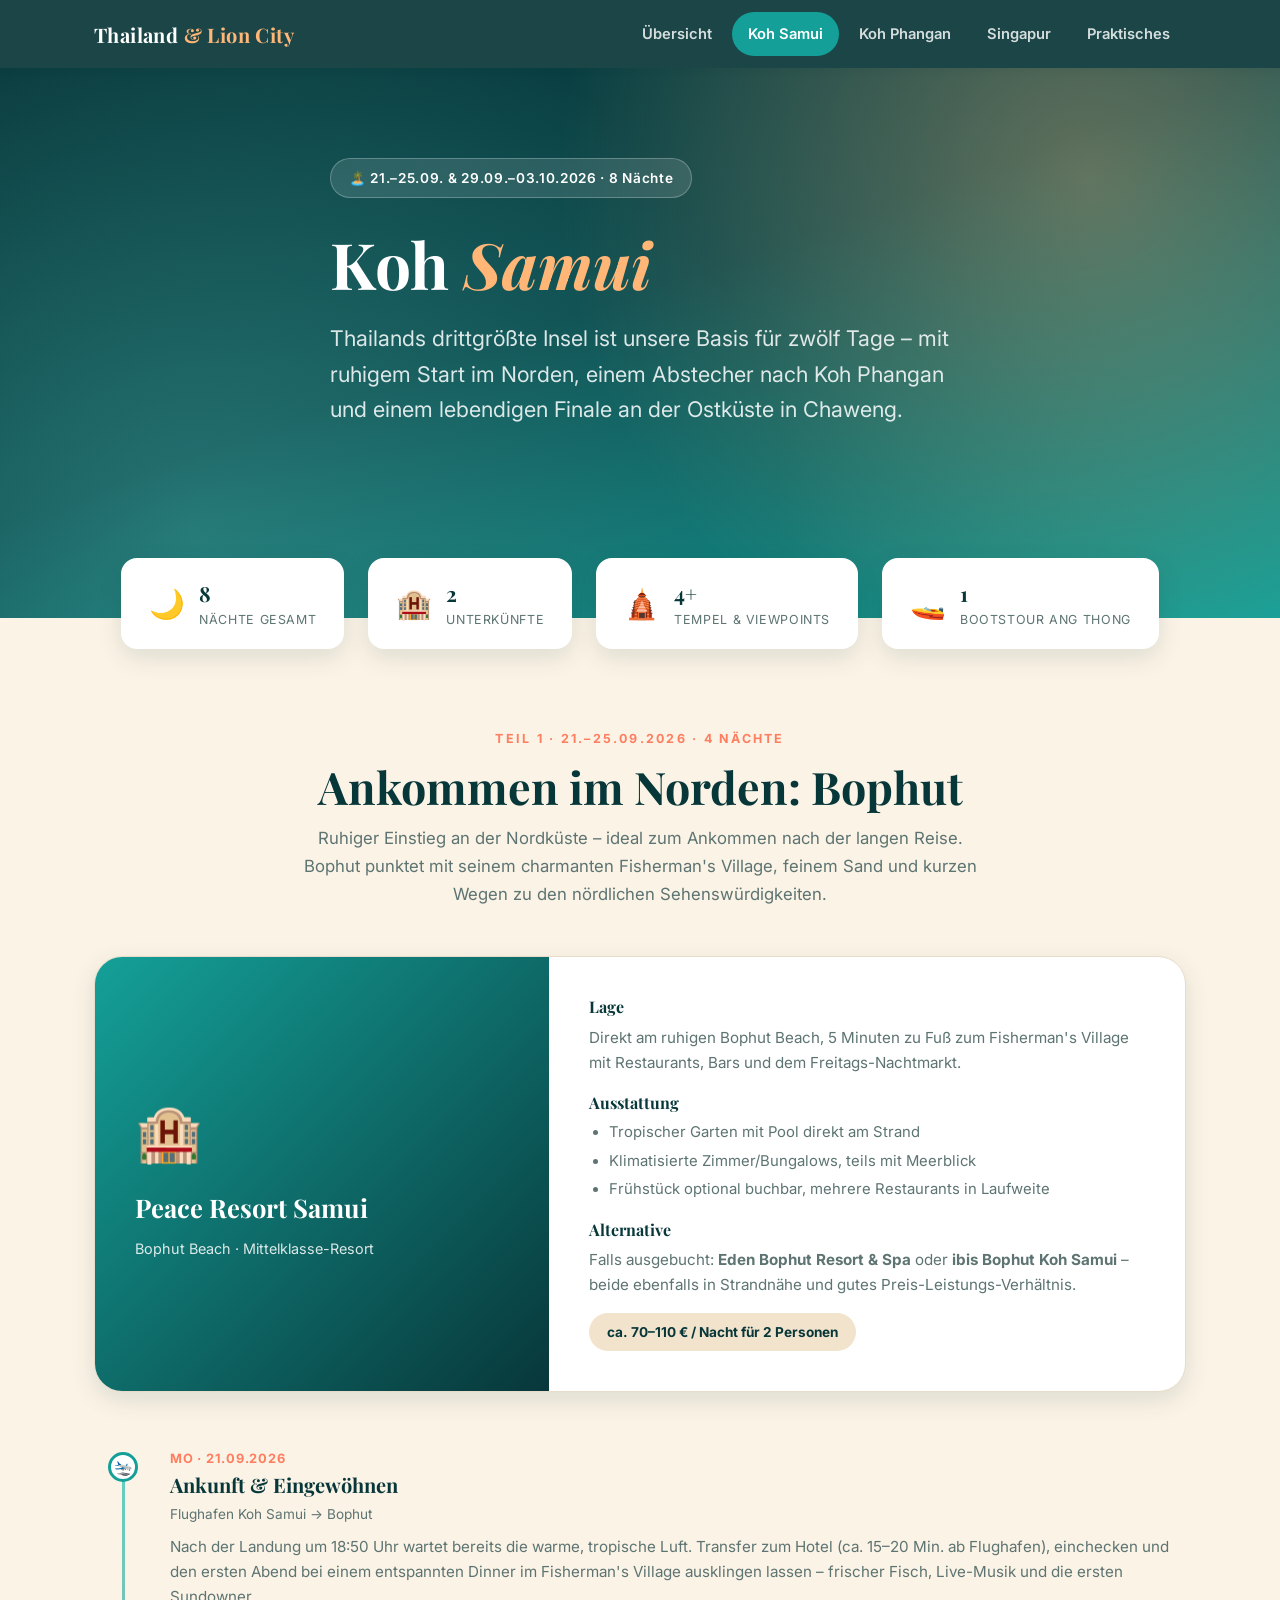
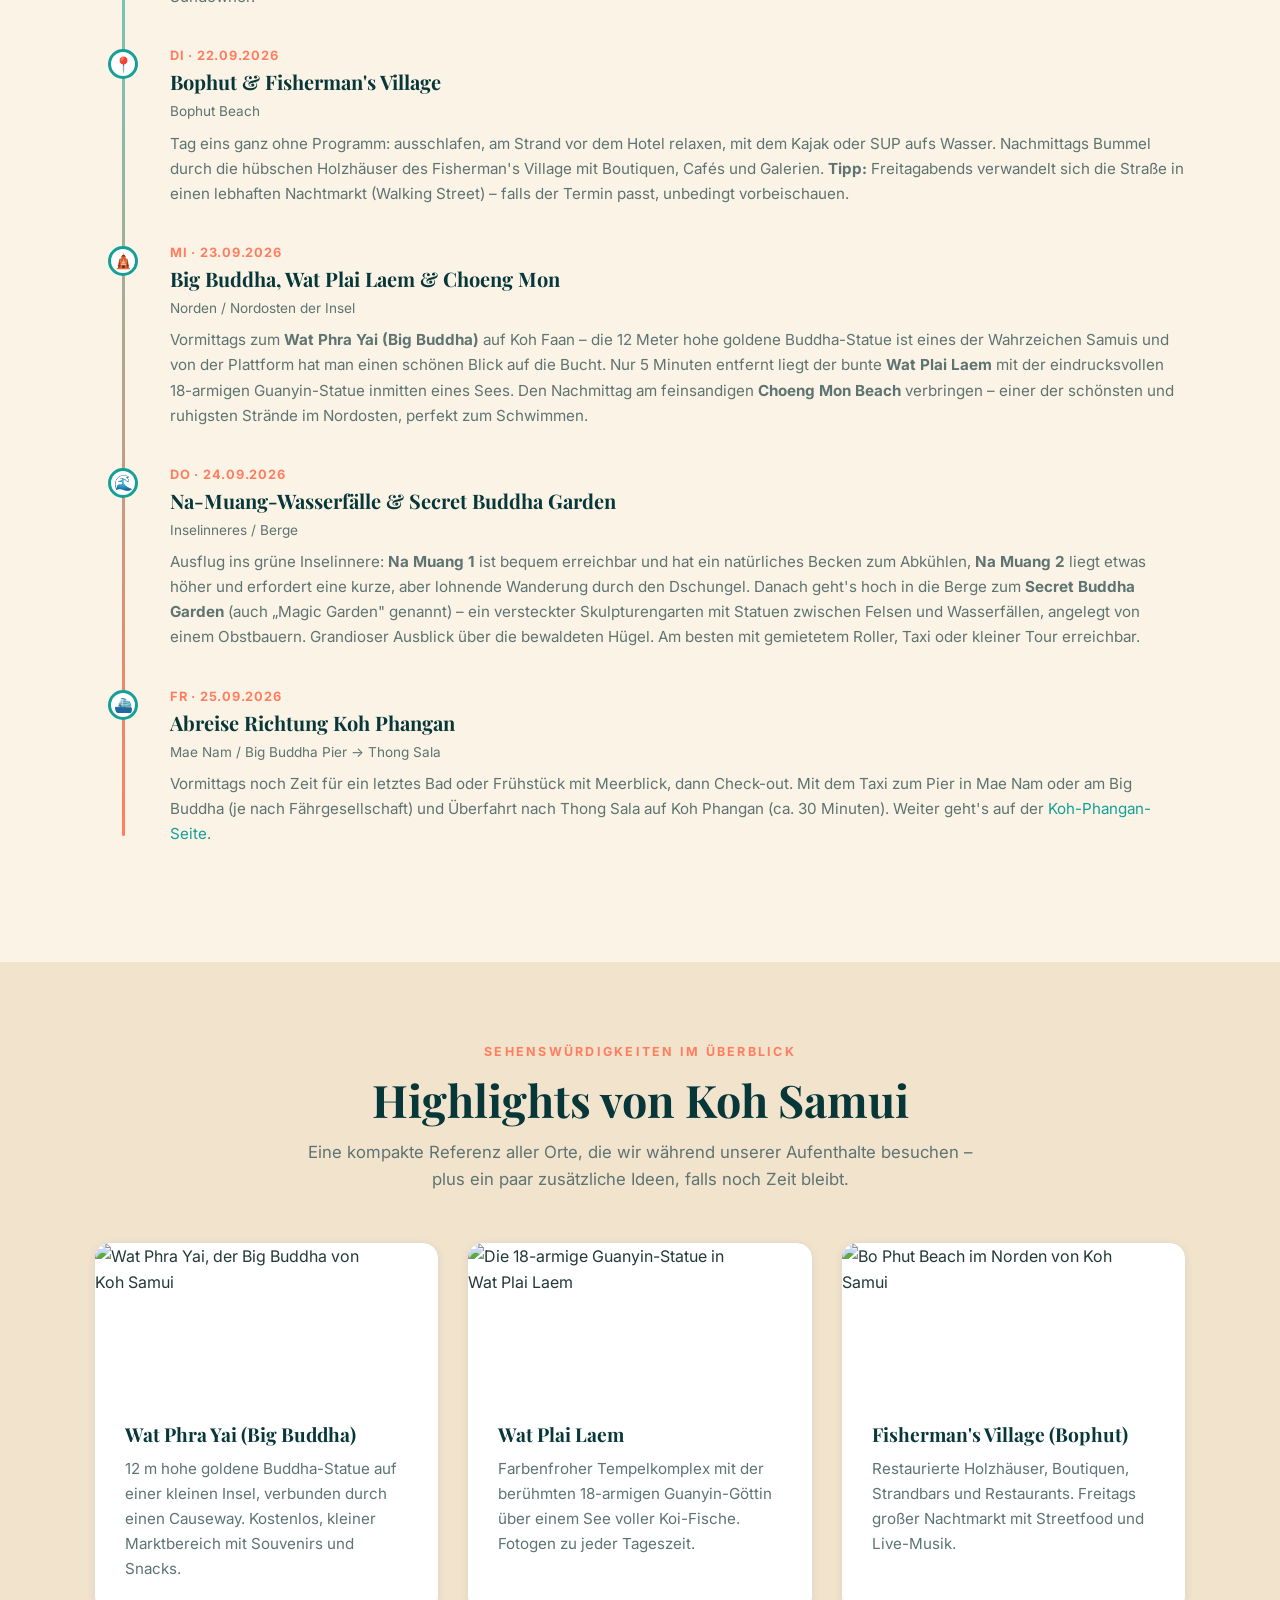
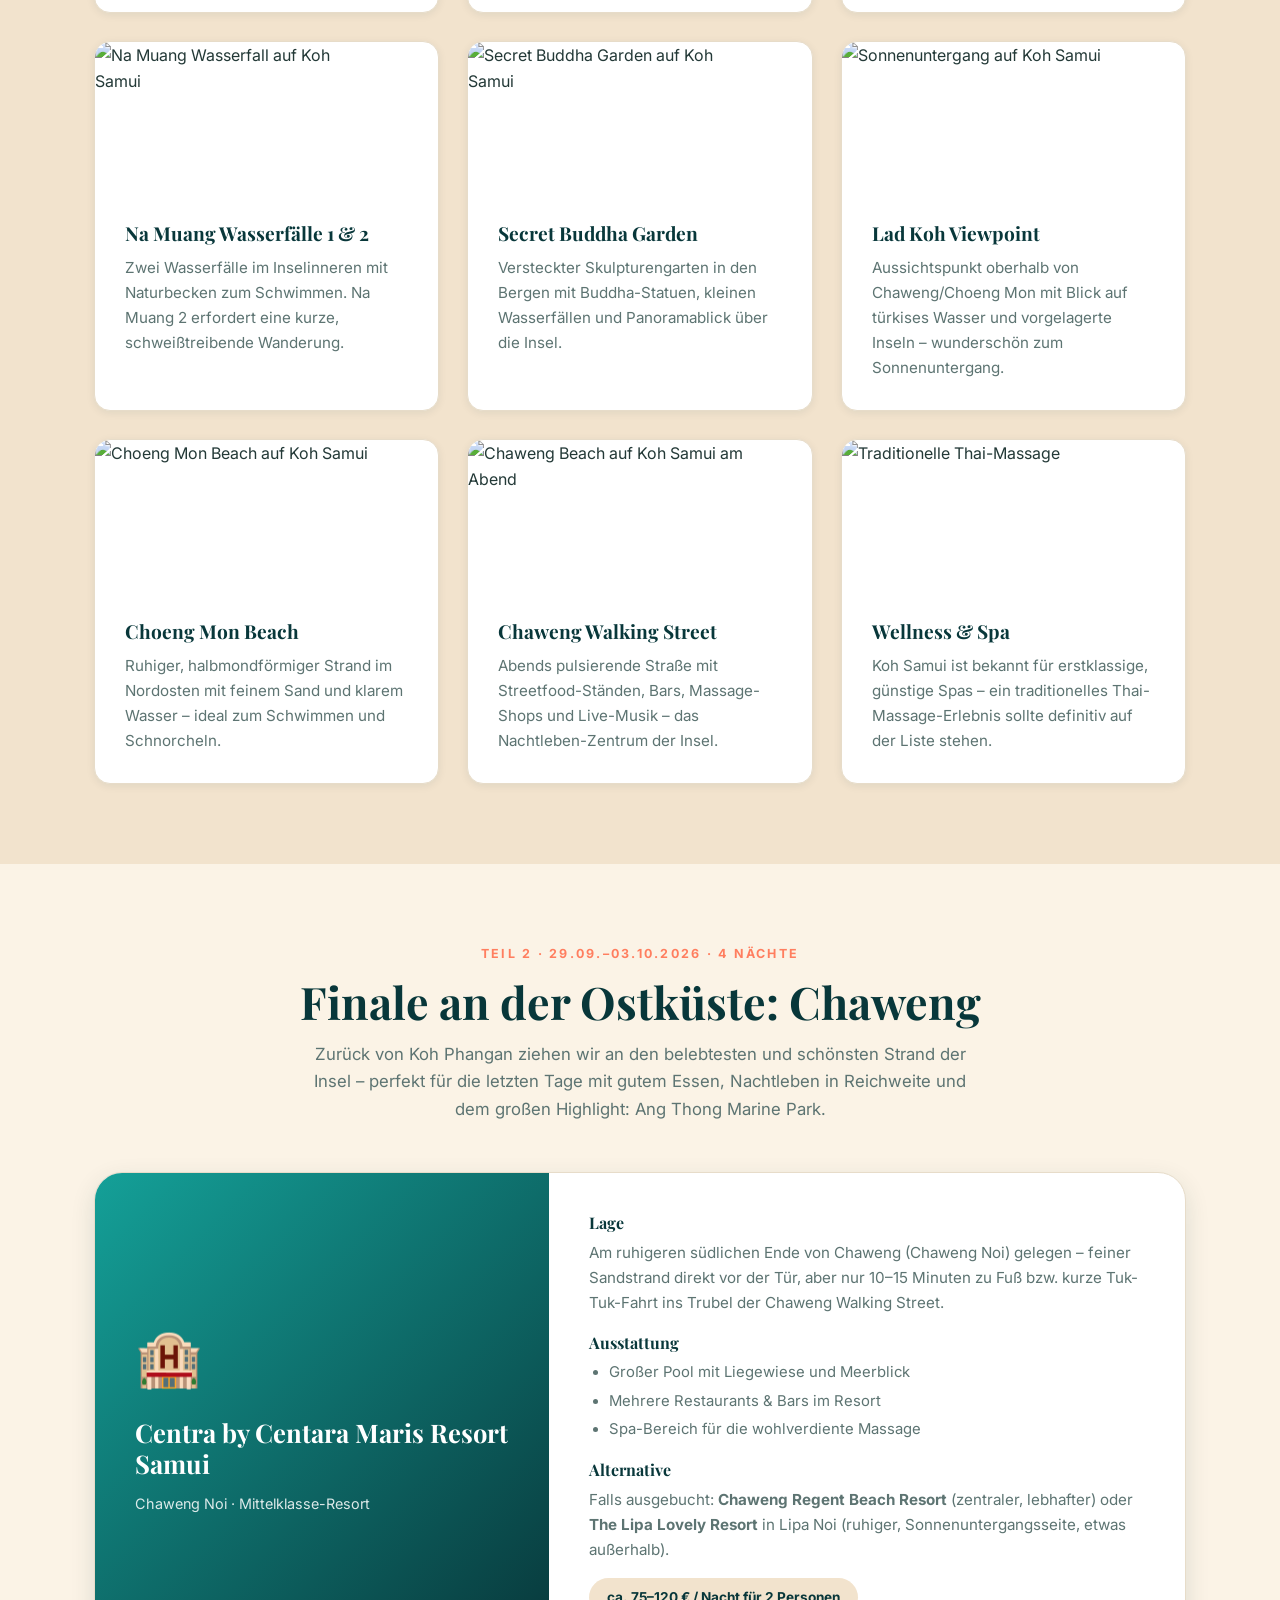
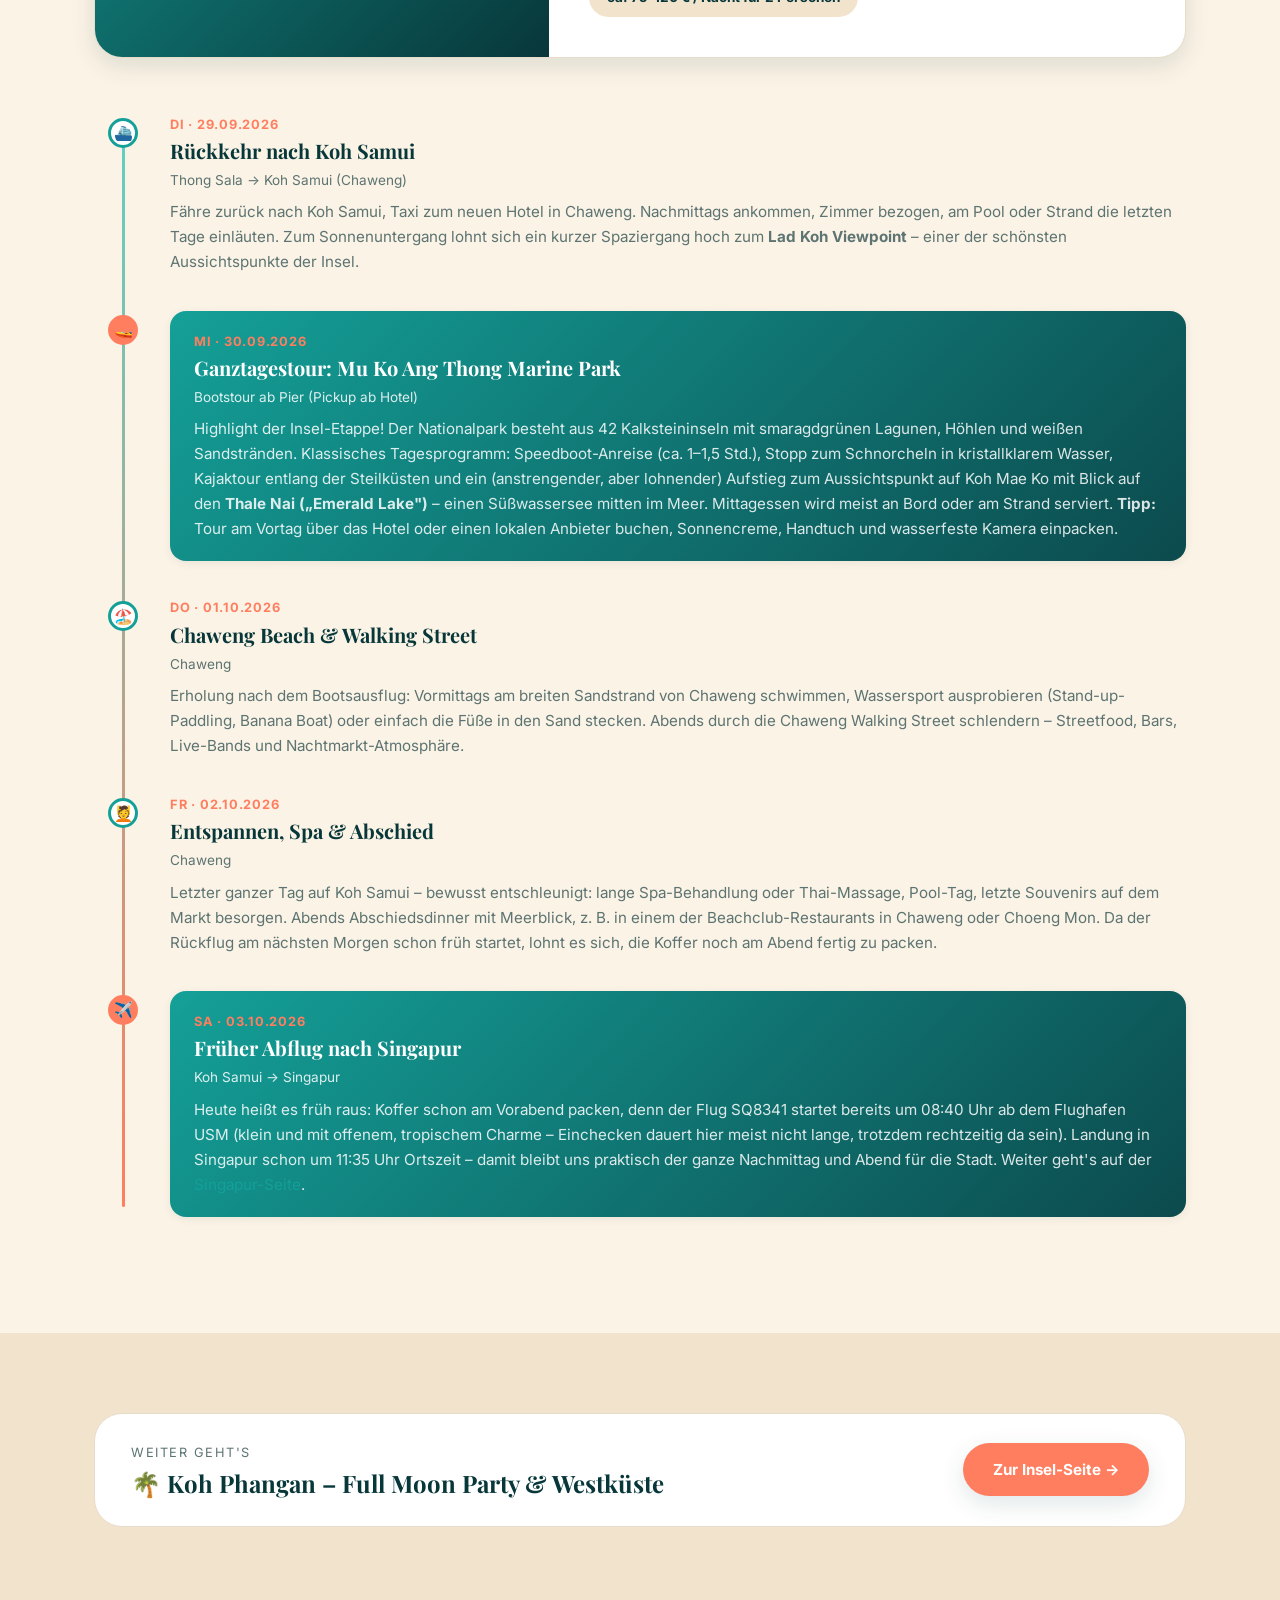
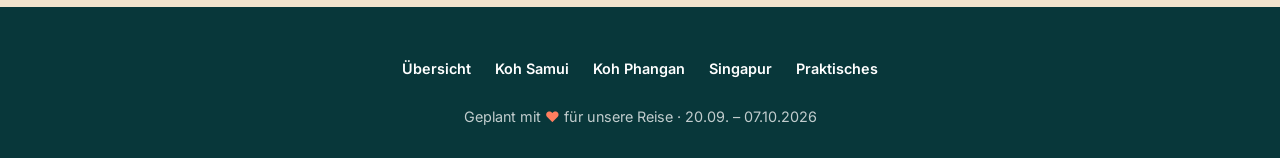
==== commit 90f13824: "Add real photo for Secret Buddha Garden card Replaces the gradient placeholder with a Wikimedia Comm" ====
--- a/samui.html
+++ b/samui.html
@@ -146,7 +146,7 @@
         <p>Zwei Wasserfälle im Inselinneren mit Naturbecken zum Schwimmen. Na Muang 2 erfordert eine kurze, schweißtreibende Wanderung.</p>
       </div>
       <div class="card reveal">
-        <div class="card-image img-deep">🌿</div>
+        <img class="card-image-photo" src="https://commons.wikimedia.org/wiki/Special:FilePath/Secret%20Buddha%20Garden.jpg?width=480" alt="Secret Buddha Garden auf Koh Samui" loading="lazy">
         <h3>Secret Buddha Garden</h3>
         <p>Versteckter Skulpturengarten in den Bergen mit Buddha-Statuen, kleinen Wasserfällen und Panoramablick über die Insel.</p>
       </div>
